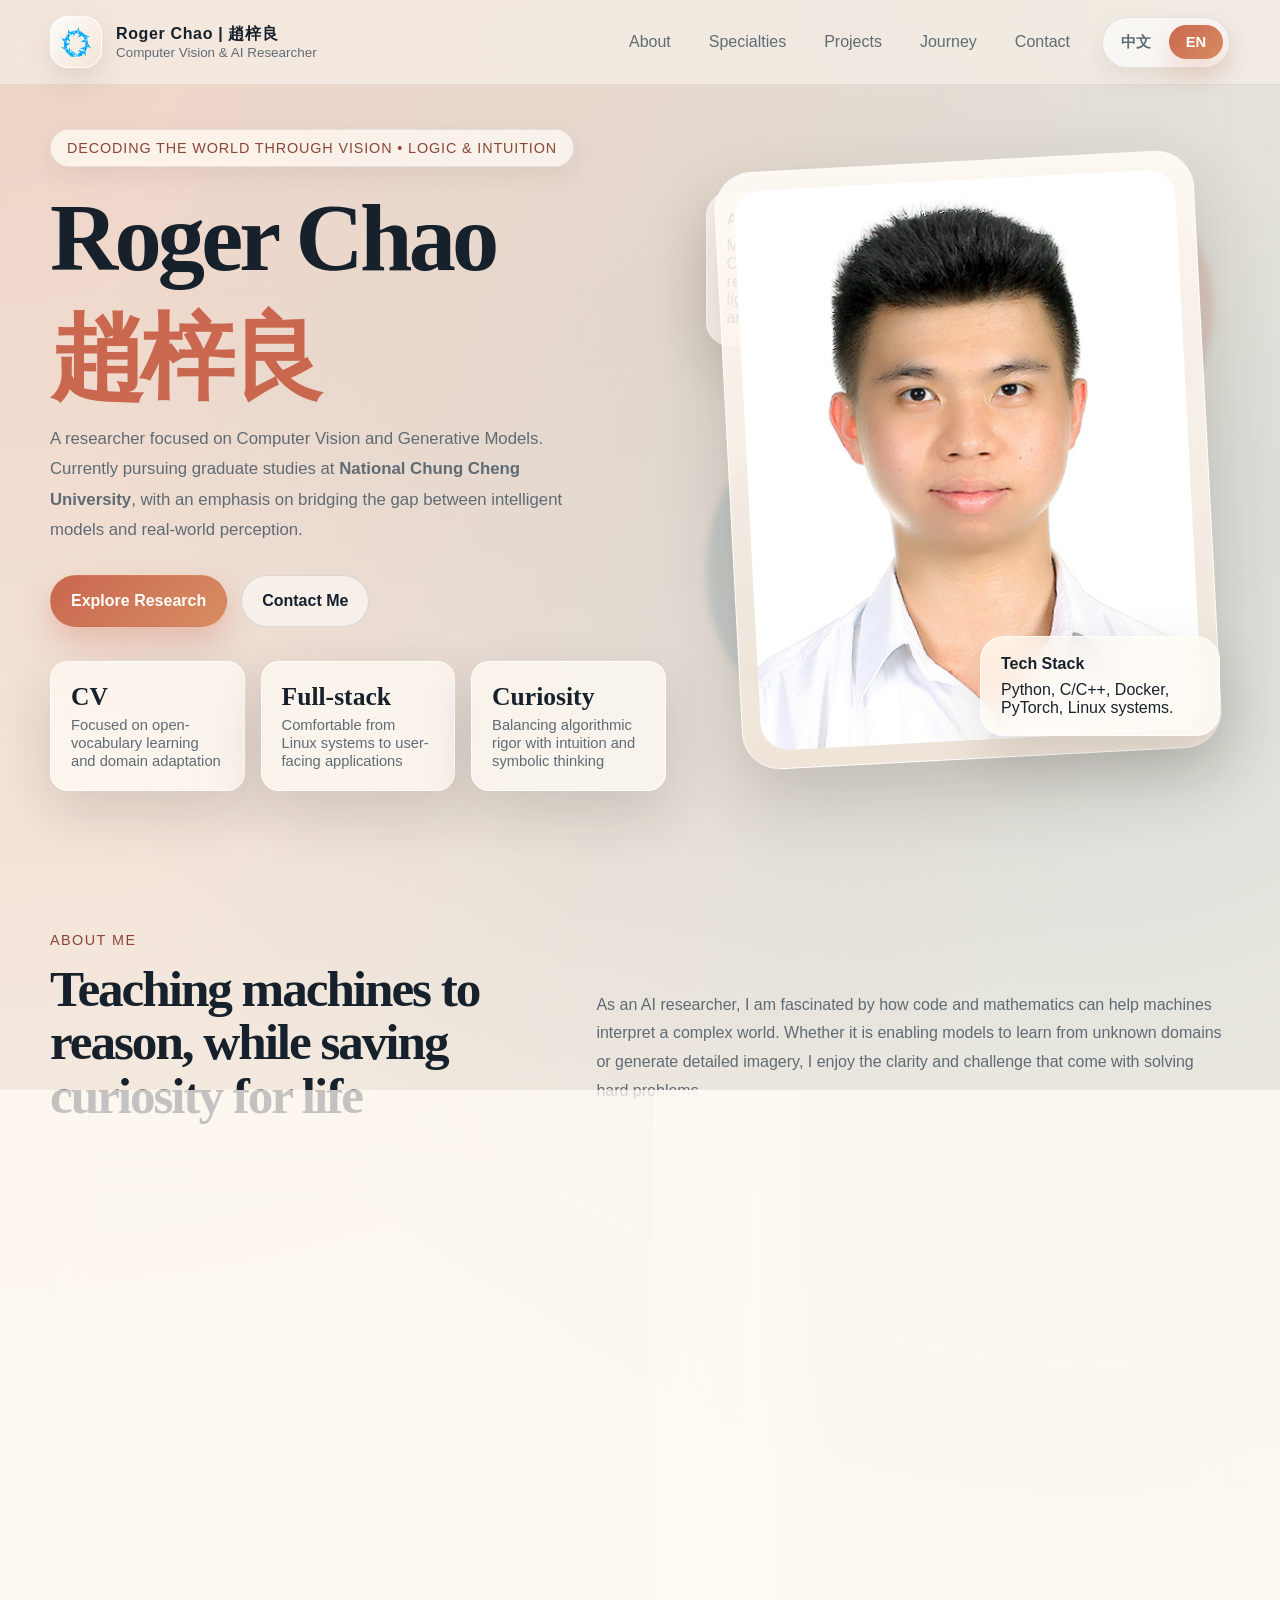
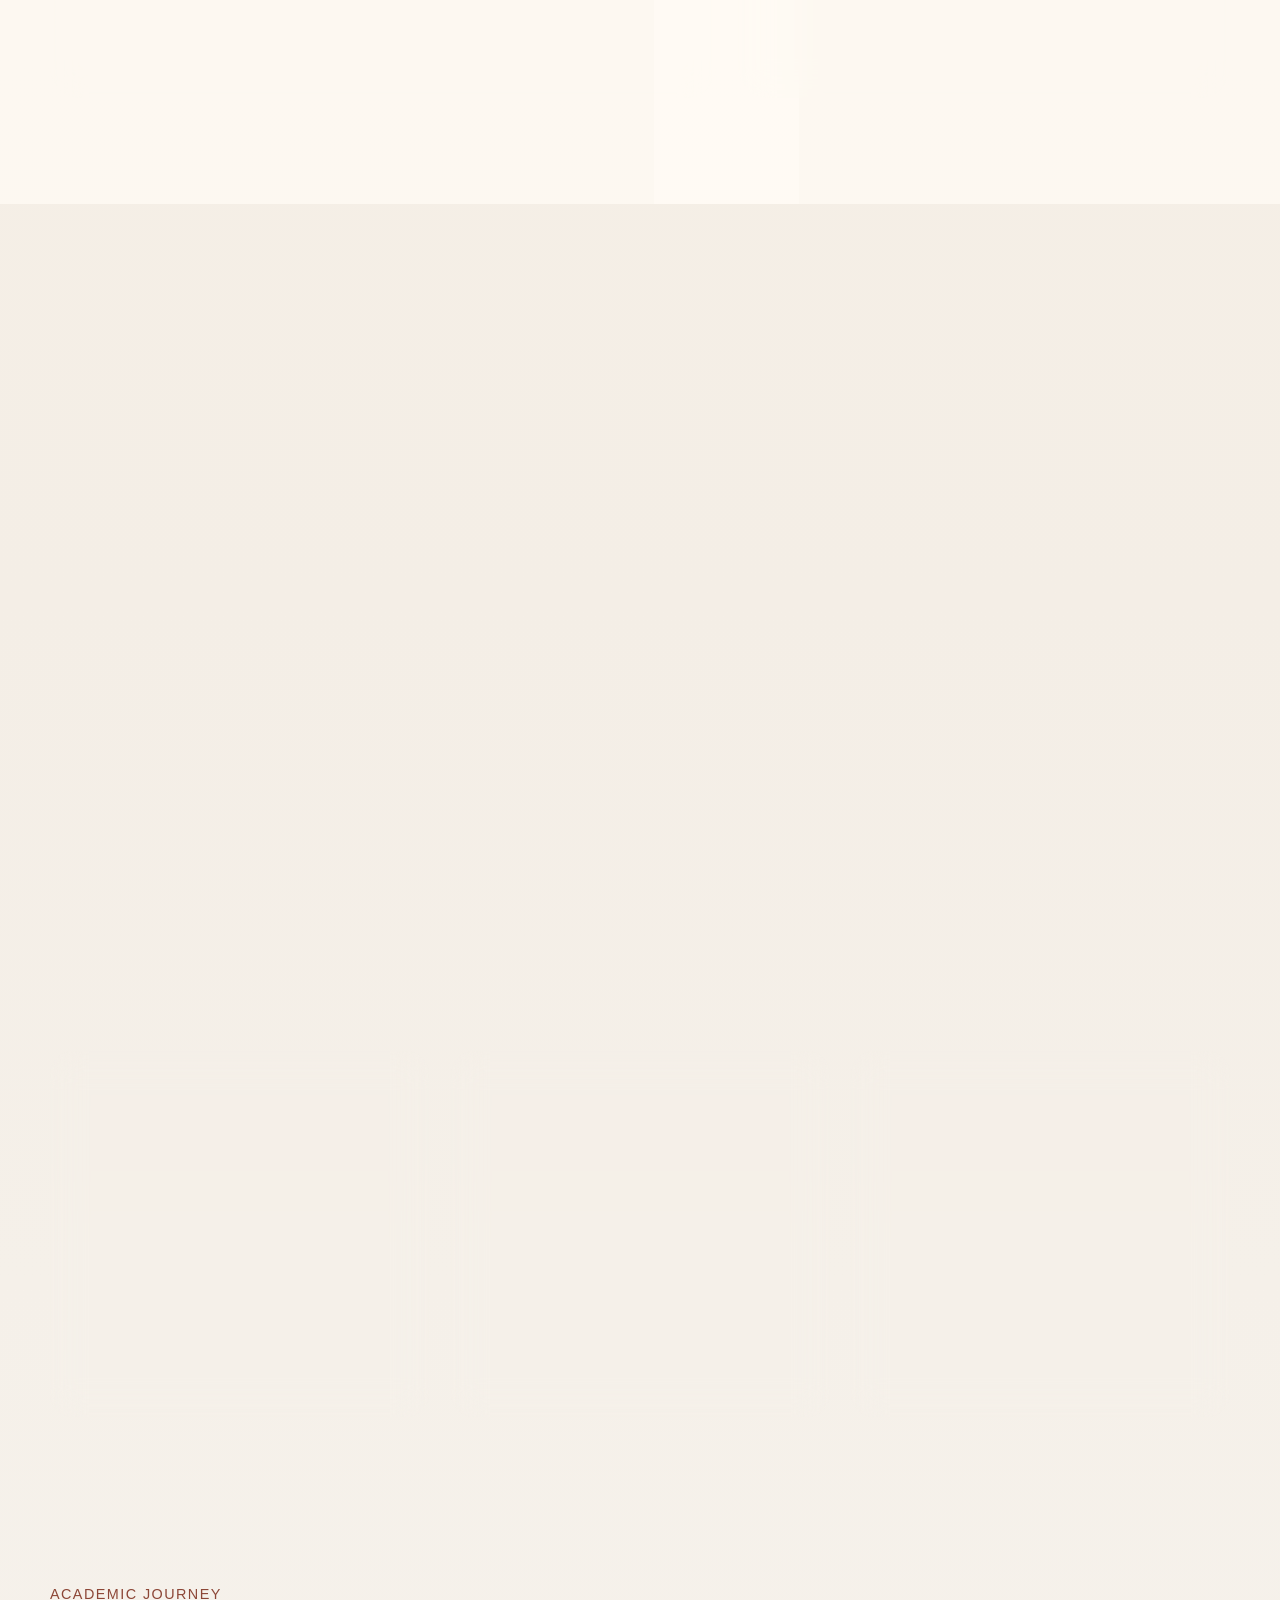
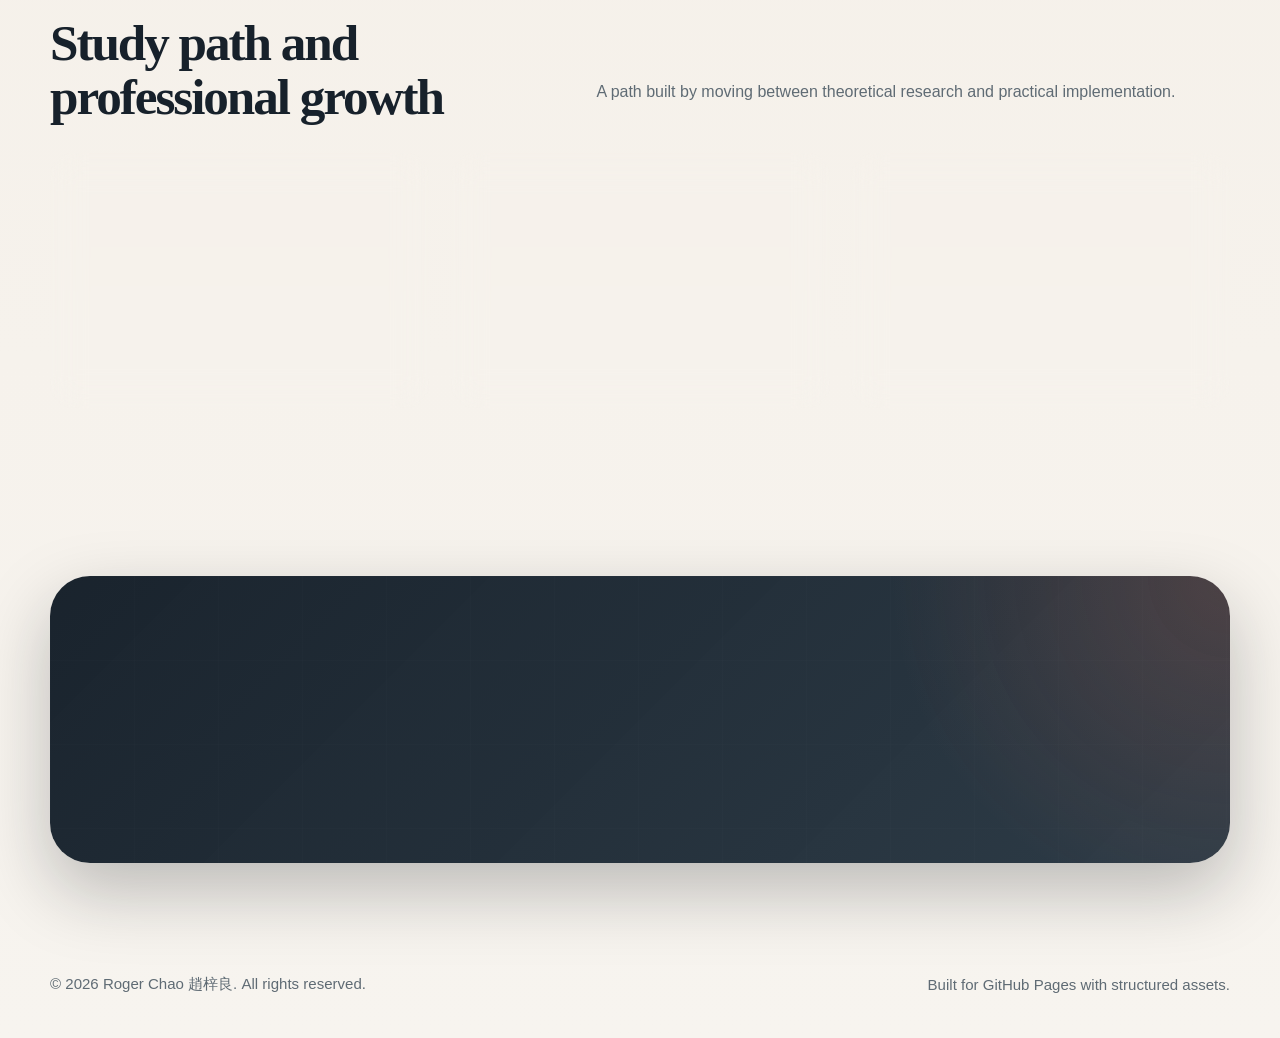
==== index-en.html @ 25fb644f "Web Upload" ====
<!DOCTYPE html>
<html lang="en">

<head>
    <meta charset="UTF-8">
    <meta name="viewport" content="width=device-width, initial-scale=1.0">
    <title>Roger Chao | Computer Vision Researcher</title>
    <link rel="shortcut icon" href="./assets/images/logo/20613.png">
    <meta name="description"
        content="Roger Chao's personal website showcasing expertise in computer vision, generative models, and full-stack development.">
    <link rel="stylesheet" href="assets/css/style.css">
</head>

<body>
    <header class="site-header">
        <div class="shell">
            <a class="brand" href="#top" aria-label="Roger Chao home page">
                <img class="brand-mark" src="assets/images/logo/20613.png" alt="Roger Chao logo">
                <div class="brand-copy">
                    <strong>Roger Chao | 趙梓良</strong>
                    <span>Computer Vision & AI Researcher</span>
                </div>
            </a>
            <div class="header-actions">
                <nav class="site-nav" aria-label="Primary navigation">
                    <a href="#about">About</a>
                    <a href="#services">Specialties</a>
                    <a href="#projects">Projects</a>
                    <a href="#journey">Journey</a>
                    <a href="#contact">Contact</a>
                </nav>
                <div class="language-switch" aria-label="Language switcher">
                    <a class="language-link" href="index.html" lang="zh-Hant">中文</a>
                    <a class="language-link" href="index-en.html" lang="en" aria-current="page">EN</a>
                </div>
            </div>
        </div>
    </header>

    <main id="top">
        <section class="hero">
            <div class="shell hero-grid">
                <div class="reveal is-visible">
                    <div class="eyebrow">Decoding the world through vision • logic & intuition</div>
                    <h1>Roger Chao</h1>
                    <h1><span>趙梓良</span></h1>
                    <p class="lede">
                        A researcher focused on Computer Vision and Generative Models.
                        Currently pursuing graduate studies at <b>National Chung Cheng University</b>,
                        with an emphasis on bridging the gap between intelligent models and real-world perception.
                    </p>
                    <div class="hero-actions">
                        <a class="button primary" href="#projects">Explore Research</a>
                        <a class="button secondary" href="#contact">Contact Me</a>
                    </div>
                    <div class="hero-stats">
                        <article class="stat-card">
                            <strong>CV</strong>
                            <span>Focused on open-vocabulary learning and domain adaptation</span>
                        </article>
                        <article class="stat-card">
                            <strong>Full-stack</strong>
                            <span>Comfortable from Linux systems to user-facing applications</span>
                        </article>
                        <article class="stat-card">
                            <strong>Curiosity</strong>
                            <span>Balancing algorithmic rigor with intuition and symbolic thinking</span>
                        </article>
                    </div>
                </div>

                <div class="visual-panel reveal">
                    <div class="floating-note top">
                        <strong>Academic Background</strong>
                        Master's student in Computer Science, with research interests in lightweight deep learning and
                        visual recognition.
                    </div>
                    <figure class="portrait-card">
                        <img src="assets/images/myself/80130241.jpg" alt="Portrait of Roger Chao">
                    </figure>
                    <div class="floating-note bottom">
                        <strong>Tech Stack</strong>
                        Python, C/C++, Docker, PyTorch, Linux systems.
                    </div>
                </div>
            </div>
        </section>

        <section id="about">
            <div class="shell">
                <div class="section-heading reveal">
                    <div>
                        <span class="section-kicker">About Me</span>
                        <h2>Teaching machines to reason, while saving curiosity for life</h2>
                    </div>
                    <p>
                        As an AI researcher, I am fascinated by how code and mathematics can help machines interpret a
                        complex world.
                        Whether it is enabling models to learn from unknown domains or generate detailed imagery,
                        I enjoy the clarity and challenge that come with solving hard problems.
                    </p>
                </div>

                <div class="about-grid">
                    <article class="panel copy-block reveal">
                        <p>
                            My research centers on <b>Open-vocabulary Object Detection</b> and <b>Diffusion Models</b>.
                            I care deeply about model efficiency under limited resources, and that mindset also shapes
                            how I build reliable environments with <b>Docker</b> and <b>Linux</b>.
                        </p>
                        <div class="quote">
                            "Observation is where understanding begins, and AI is one of the tools I use to extend that
                            observation."
                        </div>
                        <p>
                            Outside research, I enjoy the freedom of open-world games and the craftsmanship of
                            collectible figures.
                            My interest in tarot symbolism also gives me a different, more intuitive perspective when
                            reasoning about complex relationships in data.
                        </p>
                        <div class="skill-cloud" aria-label="Core keywords">
                            <span>Open-vocabulary Detection</span>
                            <span>Diffusion Models</span>
                            <span>Domain Adaptation</span>
                            <span>C/C++ & Python</span>
                            <span>Linux & Docker</span>
                            <span>Full-stack Dev</span>
                        </div>
                    </article>

                    <aside class="panel reveal">
                        <div class="mini-list">
                            <div>
                                <strong>Versatile Engineering Skills</strong>
                                Experienced with C/C++, Python, Java, and PHP/MySQL across research and application
                                development.
                            </div>
                            <div>
                                <strong>Computer Vision Focus</strong>
                                Specialized in detection, image generation, and model adaptation across domains.
                            </div>
                            <div>
                                <strong>Perspective Beyond Work</strong>
                                Collectibles, tarot, and immersive games all shape how I observe detail and build
                                meaning.
                            </div>
                        </div>
                    </aside>
                </div>
            </div>
        </section>

        <section id="services">
            <div class="shell">
                <div class="section-heading reveal">
                    <div>
                        <span class="section-kicker">Specialties</span>
                        <h2>Core technical and research strengths</h2>
                    </div>
                    <p>
                        With both academic depth and engineering practice, I can work across the full cycle from model
                        training to deployment.
                    </p>
                </div>

                <div class="services-grid">
                    <article class="service-card reveal">
                        <span class="card-label">01 / CV Research</span>
                        <h3>Advanced vision tasks</h3>
                        <p>
                            Strong background in open-vocabulary detection and domain adaptation, with practical
                            strategies for handling distribution shifts and unseen categories.
                        </p>
                    </article>
                    <article class="service-card reveal">
                        <span class="card-label">02 / Generative AI</span>
                        <h3>Diffusion model applications</h3>
                        <p>
                            Researching the mechanisms behind diffusion models and exploring their use in data
                            augmentation, restoration, and cross-domain generation.
                        </p>
                    </article>
                    <article class="service-card reveal">
                        <span class="card-label">03 / DevOps & Infra</span>
                        <h3>Containerized environments and deployment</h3>
                        <p>
                            Using Linux and Docker to streamline research workflows, while also building responsive
                            interfaces and efficient PHP/MySQL backends.
                        </p>
                    </article>
                </div>
            </div>
        </section>

        <section id="projects">
            <div class="shell">
                <div class="section-heading reveal">
                    <div>
                        <span class="section-kicker">Research Highlights</span>
                        <h2>Selected research and development projects</h2>
                    </div>
                    <p>
                        These highlights show how deep learning theory can be translated into practical systems, with
                        attention to efficiency, usability, and real-world constraints.
                    </p>
                </div>

                <div class="projects-grid">
                    <article class="project-card reveal">
                        <span class="card-label">Computer Vision</span>
                        <h3>Lightweight facial-state detection for elderly care</h3>
                        <p>
                            Built a real-time facial-state recognition system on top of lightweight deep learning
                            models, optimized for low-power embedded devices in home safety scenarios.
                        </p>
                        <div class="project-meta">
                            <span>Deep Learning</span>
                            <span>Edge Computing</span>
                            <span>Real-time</span>
                        </div>
                    </article>
                    <article class="project-card reveal">
                        <span class="card-label">Generative Model</span>
                        <h3>Domain adaptation with diffusion models</h3>
                        <p>
                            Applied diffusion-based image transformation and alignment methods to reduce distribution
                            gaps across domains and improve transfer performance.
                        </p>
                        <div class="project-meta">
                            <span>Diffusion</span>
                            <span>Domain Adaptation</span>
                            <span>PyTorch</span>
                        </div>
                    </article>
                    <article class="project-card reveal">
                        <span class="card-label">Full Stack</span>
                        <h3>High-performance data management platform</h3>
                        <p>
                            Developed a responsive management platform with PHP/MySQL and JavaScript, integrating
                            backend logic with a clear and practical UI.
                        </p>
                        <div class="project-meta">
                            <span>PHP/MySQL</span>
                            <span>HTML/CSS</span>
                            <span>Docker</span>
                        </div>
                    </article>
                </div>
            </div>
        </section>

        <section id="journey">
            <div class="shell">
                <div class="section-heading reveal">
                    <div>
                        <span class="section-kicker">Academic Journey</span>
                        <h2>Study path and professional growth</h2>
                    </div>
                    <p>
                        A path built by moving between theoretical research and practical implementation.
                    </p>
                </div>

                <div class="timeline-grid">
                    <article class="timeline-entry reveal">
                        <time>Currently</time>
                        <h3>M.S. in Computer Science, CCU</h3>
                        <p>
                            Focusing on computer vision and deep learning research, while also serving as a teaching
                            assistant for machine learning courses.
                        </p>
                    </article>
                    <article class="timeline-entry reveal">
                        <time>Phase 02</time>
                        <h3>Expanding technical range</h3>
                        <p>
                            Grew from C/C++ system development into Python-based AI research, and built a strong
                            foundation in Linux and Docker deployment workflows.
                        </p>
                    </article>
                    <article class="timeline-entry reveal">
                        <time>Phase 03</time>
                        <h3>Perspective beyond technology</h3>
                        <p>
                            Continued exploring tarot and collectible aesthetics outside the lab, sharpening observation
                            and cross-domain thinking.
                        </p>
                    </article>
                </div>
            </div>
        </section>

        <section id="contact">
            <div class="shell">
                <div class="contact-wrap">
                    <div class="section-heading reveal">
                        <div>
                            <span class="section-kicker">Contact</span>
                            <h2>Get in touch</h2>
                        </div>
                    </div>

                    <div class="contact-grid">
                        <article class="contact-card reveal">
                            <h3>Email</h3>
                            <a href="mailto:rogerchao92@gmail.com">rogerchao92@gmail.com</a>
                        </article>
                        <article class="contact-card reveal">
                            <h3>GitHub</h3>
                            <a href="https://github.com/Roger-chao" target="_blank" rel="noreferrer">Roger-chao</a>
                        </article>
                        <article class="contact-card reveal">
                            <h3>YouTube / Portfolio</h3>
                            <a href="https://www.youtube.com/@rogertempest4161" target="_blank" rel="noreferrer">Roger's
                                Channel</a>
                        </article>
                    </div>
                </div>
            </div>
        </section>
    </main>

    <footer>
        <div class="shell footer-bar">
            <span>© <span id="year"></span> Roger Chao 趙梓良. All rights reserved.</span>
            <span>Built for GitHub Pages with structured assets.</span>
        </div>
    </footer>

    <script src="assets/js/scroll-reveal.js"></script>
    <script src="assets/js/current-year.js"></script>
</body>

</html>
---- assets/css/style.css ----
:root {
  --bg: #f5efe6;
  --bg-soft: #fdf9f4;
  --surface: rgba(255, 251, 245, 0.74);
  --surface-strong: #fffaf2;
  --ink: #17212b;
  --muted: #5f6b74;
  --accent: #c9674f;
  --accent-deep: #8c4636;
  --accent-soft: rgba(201, 103, 79, 0.14);
  --line: rgba(23, 33, 43, 0.1);
  --shadow: 0 22px 55px rgba(38, 31, 24, 0.14);
  --radius-xl: 32px;
  --radius-lg: 24px;
  --radius-md: 18px;
  --content-width: 1180px;
}

* {
  box-sizing: border-box;
}

html {
  scroll-behavior: smooth;
}

body {
  margin: 0;
  font-family: "Avenir Next", "Noto Sans TC", "Segoe UI", sans-serif;
  color: var(--ink);
  background:
    radial-gradient(circle at top left, rgba(201, 103, 79, 0.22), transparent 32%),
    radial-gradient(circle at 85% 12%, rgba(44, 108, 134, 0.16), transparent 26%),
    linear-gradient(180deg, #f8f1e6 0%, #f4eee6 52%, #f7f4ef 100%);
  min-height: 100vh;
  overflow-x: hidden;
}

body::before {
  content: "";
  position: fixed;
  inset: 0;
  pointer-events: none;
  opacity: 0.18;
  background-image:
    linear-gradient(rgba(23, 33, 43, 0.05) 1px, transparent 1px),
    linear-gradient(90deg, rgba(23, 33, 43, 0.05) 1px, transparent 1px);
  background-size: 72px 72px;
  mask-image: linear-gradient(180deg, rgba(0, 0, 0, 0.8), transparent 88%);
}

img {
  max-width: 100%;
  display: block;
}

a {
  color: inherit;
  text-decoration: none;
}

button,
input,
textarea {
  font: inherit;
}

.shell {
  position: relative;
  width: min(var(--content-width), calc(100% - 32px));
  margin: 0 auto;
}

.site-header {
  position: sticky;
  top: 0;
  z-index: 20;
  backdrop-filter: blur(18px);
  background: rgba(245, 239, 230, 0.72);
  border-bottom: 1px solid rgba(23, 33, 43, 0.08);
}

.site-header .shell {
  display: flex;
  align-items: center;
  justify-content: space-between;
  gap: 24px;
  padding: 16px 0;
}

.header-actions {
  display: flex;
  align-items: center;
  gap: 18px;
  flex-wrap: wrap;
  justify-content: flex-end;
}

.brand {
  display: inline-flex;
  align-items: center;
  gap: 14px;
  min-width: 0;
}

.brand-mark {
  width: 52px;
  height: 52px;
  border-radius: 18px;
  padding: 10px;
  background: linear-gradient(135deg, rgba(255, 255, 255, 0.9), rgba(242, 228, 214, 0.95));
  box-shadow: 0 12px 28px rgba(78, 59, 40, 0.12);
  border: 1px solid rgba(255, 255, 255, 0.9);
}

.brand-copy {
  min-width: 0;
}

.brand-copy strong {
  display: block;
  font-size: 1rem;
  letter-spacing: 0.04em;
}

.brand-copy span {
  display: block;
  font-size: 0.84rem;
  color: var(--muted);
  white-space: nowrap;
}

.site-nav {
  display: flex;
  align-items: center;
  gap: 10px;
  flex-wrap: wrap;
  justify-content: flex-end;
}

.site-nav a {
  position: relative;
  padding: 10px 14px;
  border-radius: 999px;
  color: var(--muted);
  transition: color 180ms ease, background-color 180ms ease, transform 180ms ease;
}

.site-nav a:hover,
.site-nav a:focus-visible {
  color: var(--ink);
  background: rgba(255, 255, 255, 0.66);
  transform: translateY(-1px);
}

.language-switch {
  display: inline-flex;
  align-items: center;
  gap: 6px;
  padding: 6px;
  border-radius: 999px;
  border: 1px solid rgba(23, 33, 43, 0.1);
  background: rgba(255, 255, 255, 0.58);
  box-shadow: 0 10px 24px rgba(58, 43, 28, 0.08);
}

.language-link {
  min-width: 54px;
  padding: 9px 12px;
  border-radius: 999px;
  color: var(--muted);
  text-align: center;
  font-size: 0.92rem;
  font-weight: 600;
  transition: background-color 180ms ease, color 180ms ease, transform 180ms ease;
}

.language-link:hover,
.language-link:focus-visible {
  color: var(--ink);
  transform: translateY(-1px);
}

.language-link[aria-current="page"] {
  background: linear-gradient(135deg, var(--accent), #d88d62);
  color: #fffdf8;
  box-shadow: 0 12px 28px rgba(201, 103, 79, 0.24);
}

main {
  position: relative;
  z-index: 1;
}

section {
  padding: 84px 0;
}

.hero {
  padding: 44px 0 56px;
}

.hero-grid {
  display: grid;
  grid-template-columns: 1.08fr 0.92fr;
  gap: 40px;
  align-items: center;
}

.eyebrow {
  display: inline-flex;
  align-items: center;
  gap: 10px;
  padding: 10px 16px;
  background: rgba(255, 251, 245, 0.74);
  border: 1px solid rgba(23, 33, 43, 0.08);
  border-radius: 999px;
  color: var(--accent-deep);
  font-size: 0.9rem;
  letter-spacing: 0.06em;
  text-transform: uppercase;
  box-shadow: 0 8px 24px rgba(58, 43, 28, 0.08);
}

.hero h1,
.section-heading h2 {
  margin: 22px 0 16px;
  font-family: "Iowan Old Style", "Palatino Linotype", "Noto Serif TC", serif;
  font-weight: 700;
  line-height: 1.04;
  letter-spacing: -0.04em;
}

.hero h1 {
  font-size: clamp(3rem, 8vw, 5.9rem);
  max-width: 10ch;
}

.hero h1 span {
  color: var(--accent);
}

.lede,
.section-heading p,
.copy-block p,
.project-card p,
.service-card p,
.timeline-entry p,
.contact-card p,
.footer-note {
  color: var(--muted);
  line-height: 1.8;
}

.lede {
  max-width: 58ch;
  font-size: 1.05rem;
}

.hero-actions {
  display: flex;
  gap: 14px;
  flex-wrap: wrap;
  margin: 30px 0 34px;
}

.button {
  display: inline-flex;
  align-items: center;
  justify-content: center;
  gap: 10px;
  min-height: 52px;
  padding: 0 20px;
  border-radius: 999px;
  border: 1px solid transparent;
  font-weight: 600;
  transition: transform 180ms ease, box-shadow 180ms ease, background-color 180ms ease;
}

.button:hover,
.button:focus-visible {
  transform: translateY(-2px);
}

.button.primary {
  background: linear-gradient(135deg, var(--accent), #d88d62);
  color: #fffdf8;
  box-shadow: 0 14px 30px rgba(201, 103, 79, 0.3);
}

.button.secondary {
  border-color: rgba(23, 33, 43, 0.12);
  background: rgba(255, 255, 255, 0.55);
  color: var(--ink);
}

.hero-stats {
  display: grid;
  grid-template-columns: repeat(3, minmax(0, 1fr));
  gap: 16px;
}

.stat-card,
.floating-note,
.panel,
.project-card,
.service-card,
.timeline-entry,
.contact-card {
  background: var(--surface);
  border: 1px solid rgba(255, 255, 255, 0.72);
  backdrop-filter: blur(16px);
  box-shadow: var(--shadow);
}

.stat-card {
  padding: 20px;
  border-radius: var(--radius-md);
}

.stat-card strong {
  display: block;
  font-size: 1.6rem;
  margin-bottom: 4px;
  font-family: "Iowan Old Style", "Palatino Linotype", "Noto Serif TC", serif;
}

.stat-card span {
  color: var(--muted);
  font-size: 0.92rem;
}

.visual-panel {
  position: relative;
  min-height: 640px;
  display: grid;
  place-items: center;
  isolation: isolate;
}

.visual-panel::before,
.visual-panel::after {
  content: "";
  position: absolute;
  border-radius: 50%;
  filter: blur(3px);
  z-index: -1;
}

.visual-panel::before {
  width: 290px;
  height: 290px;
  top: 24px;
  right: 16px;
  background: rgba(201, 103, 79, 0.18);
}

.visual-panel::after {
  width: 360px;
  height: 360px;
  bottom: 30px;
  left: 0;
  background: rgba(44, 108, 134, 0.15);
}

.portrait-card {
  width: min(480px, 100%);
  padding: 18px;
  border-radius: 38px;
  background: linear-gradient(180deg, rgba(255, 251, 245, 0.9), rgba(241, 229, 216, 0.88));
  border: 1px solid rgba(255, 255, 255, 0.88);
  box-shadow: 0 30px 70px rgba(54, 42, 31, 0.18);
  transform: rotate(-3deg);
}

.portrait-card img {
  width: 100%;
  height: 560px;
  object-fit: cover;
  object-position: center top;
  border-radius: 28px;
}

.floating-note {
  position: absolute;
  border-radius: 24px;
  padding: 18px 20px;
  max-width: 240px;
}

.floating-note strong {
  display: block;
  margin-bottom: 8px;
  font-size: 1rem;
}

.floating-note.top {
  top: 52px;
  left: 0;
  animation: drift 5.5s ease-in-out infinite;
}

.floating-note.bottom {
  right: 10px;
  bottom: 44px;
  animation: drift 6.5s ease-in-out infinite reverse;
}

@keyframes drift {

  0%,
  100% {
    transform: translateY(0);
  }

  50% {
    transform: translateY(-10px);
  }
}

.section-heading {
  display: grid;
  grid-template-columns: 0.9fr 1.1fr;
  gap: 28px;
  align-items: end;
  margin-bottom: 30px;
}

.section-heading h2 {
  font-size: clamp(2.2rem, 4vw, 3.7rem);
  margin: 0;
}

.section-kicker {
  display: inline-block;
  margin-bottom: 14px;
  color: var(--accent-deep);
  font-size: 0.9rem;
  letter-spacing: 0.1em;
  text-transform: uppercase;
}

.about-grid,
.services-grid,
.projects-grid,
.timeline-grid,
.contact-grid {
  display: grid;
  gap: 22px;
}

.about-grid {
  grid-template-columns: 1.15fr 0.85fr;
}

.panel {
  border-radius: var(--radius-xl);
  padding: 28px;
}

.copy-block {
  display: grid;
  gap: 18px;
}

.quote {
  padding: 18px 20px;
  border-left: 4px solid var(--accent);
  background: rgba(201, 103, 79, 0.08);
  border-radius: 0 18px 18px 0;
  font-family: "Iowan Old Style", "Palatino Linotype", "Noto Serif TC", serif;
  font-size: 1.2rem;
  line-height: 1.6;
}

.skill-cloud {
  display: flex;
  gap: 12px;
  flex-wrap: wrap;
  margin-top: 10px;
}

.skill-cloud span {
  padding: 10px 14px;
  border-radius: 999px;
  background: rgba(255, 255, 255, 0.72);
  border: 1px solid rgba(23, 33, 43, 0.08);
  color: var(--ink);
  font-size: 0.94rem;
}

.mini-list {
  display: grid;
  gap: 14px;
  margin-top: 4px;
}

.mini-list div {
  padding: 16px 18px;
  border-radius: 18px;
  background: rgba(255, 255, 255, 0.55);
  border: 1px solid rgba(23, 33, 43, 0.06);
}

.mini-list strong {
  display: block;
  margin-bottom: 6px;
}

.services-grid,
.projects-grid {
  grid-template-columns: repeat(3, minmax(0, 1fr));
}

.service-card,
.project-card {
  padding: 26px;
  border-radius: var(--radius-lg);
  position: relative;
  overflow: hidden;
}

.service-card::before,
.project-card::before {
  content: "";
  position: absolute;
  inset: auto -20% -60% auto;
  width: 180px;
  height: 180px;
  border-radius: 50%;
  background: rgba(201, 103, 79, 0.1);
  filter: blur(2px);
}

.card-label {
  display: inline-block;
  margin-bottom: 14px;
  color: var(--accent-deep);
  font-size: 0.84rem;
  letter-spacing: 0.08em;
  text-transform: uppercase;
}

.service-card h3,
.project-card h3,
.timeline-entry h3,
.contact-card h3 {
  margin: 0 0 12px;
  font-size: 1.34rem;
}

.project-meta {
  display: flex;
  gap: 10px;
  flex-wrap: wrap;
  margin-top: 22px;
}

.project-meta span {
  padding: 8px 12px;
  border-radius: 999px;
  background: rgba(255, 255, 255, 0.68);
  border: 1px solid rgba(23, 33, 43, 0.08);
  font-size: 0.88rem;
  color: var(--muted);
}

.timeline-grid {
  grid-template-columns: repeat(3, minmax(0, 1fr));
}

.timeline-entry {
  padding: 24px;
  border-radius: var(--radius-lg);
}

.timeline-entry time {
  display: inline-block;
  margin-bottom: 16px;
  color: var(--accent-deep);
  font-size: 0.88rem;
  letter-spacing: 0.08em;
  text-transform: uppercase;
}

.contact-wrap {
  position: relative;
  overflow: hidden;
  border-radius: 40px;
  padding: 34px;
  background:
    radial-gradient(circle at top right, rgba(201, 103, 79, 0.22), transparent 28%),
    linear-gradient(135deg, rgba(21, 31, 41, 0.98), rgba(37, 52, 64, 0.96));
  color: #f7f0e6;
  box-shadow: 0 28px 70px rgba(20, 22, 27, 0.26);
}

.contact-wrap::before {
  content: "";
  position: absolute;
  inset: 0;
  background:
    linear-gradient(rgba(255, 255, 255, 0.06) 1px, transparent 1px),
    linear-gradient(90deg, rgba(255, 255, 255, 0.06) 1px, transparent 1px);
  background-size: 84px 84px;
  opacity: 0.2;
  pointer-events: none;
}

.contact-wrap .section-heading p,
.contact-wrap .footer-note,
.contact-card p {
  color: rgba(247, 240, 230, 0.75);
}

.contact-grid {
  grid-template-columns: repeat(3, minmax(0, 1fr));
}

.contact-card {
  position: relative;
  border-radius: var(--radius-lg);
  padding: 24px;
  background: rgba(255, 255, 255, 0.08);
  border: 1px solid rgba(255, 255, 255, 0.12);
  box-shadow: none;
}

.contact-card a {
  color: #fff7ef;
  font-weight: 600;
}

footer {
  padding: 28px 0 44px;
}

.footer-bar {
  display: flex;
  justify-content: space-between;
  gap: 18px;
  align-items: center;
  color: var(--muted);
  font-size: 0.94rem;
}

.reveal {
  opacity: 0;
  transform: translateY(26px);
  transition: opacity 650ms ease, transform 650ms ease;
}

.reveal.is-visible {
  opacity: 1;
  transform: translateY(0);
}

@media (max-width: 1080px) {

  .hero-grid,
  .section-heading,
  .about-grid,
  .services-grid,
  .projects-grid,
  .timeline-grid,
  .contact-grid {
    grid-template-columns: 1fr;
  }

  .visual-panel {
    min-height: unset;
    padding-top: 18px;
  }

  .portrait-card {
    transform: none;
  }

  .floating-note.top {
    left: 18px;
  }

  .floating-note.bottom {
    right: 18px;
  }
}

@media (max-width: 760px) {
  .site-header .shell {
    align-items: flex-start;
    flex-direction: column;
  }

  .header-actions {
    width: 100%;
    justify-content: space-between;
  }

  .site-nav {
    width: 100%;
    justify-content: flex-start;
  }

  section {
    padding: 68px 0;
  }

  .hero {
    padding-top: 24px;
  }

  .hero-stats {
    grid-template-columns: 1fr;
  }

  .portrait-card img {
    height: 420px;
  }

  .floating-note {
    position: static;
    max-width: none;
    margin-top: 16px;
  }

  .contact-wrap {
    padding: 26px;
  }

  .footer-bar {
    flex-direction: column;
    align-items: flex-start;
  }
}
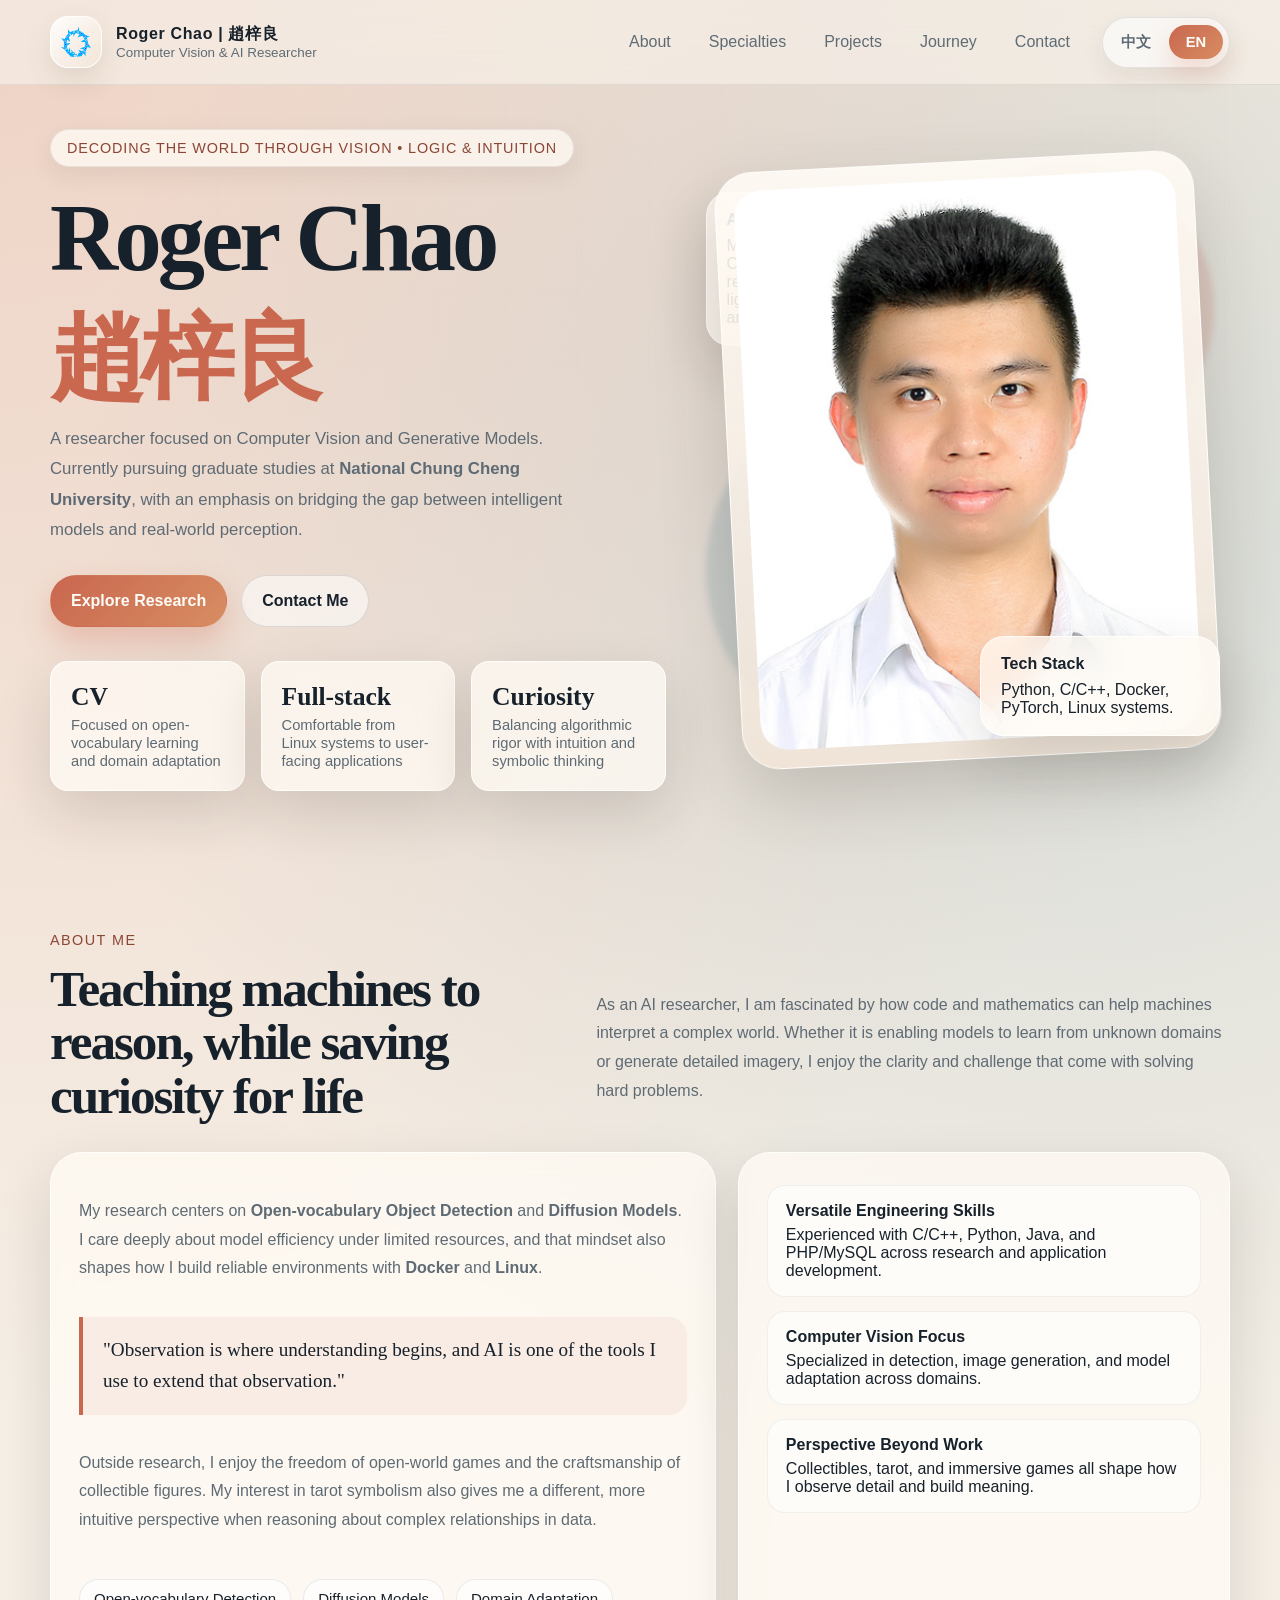
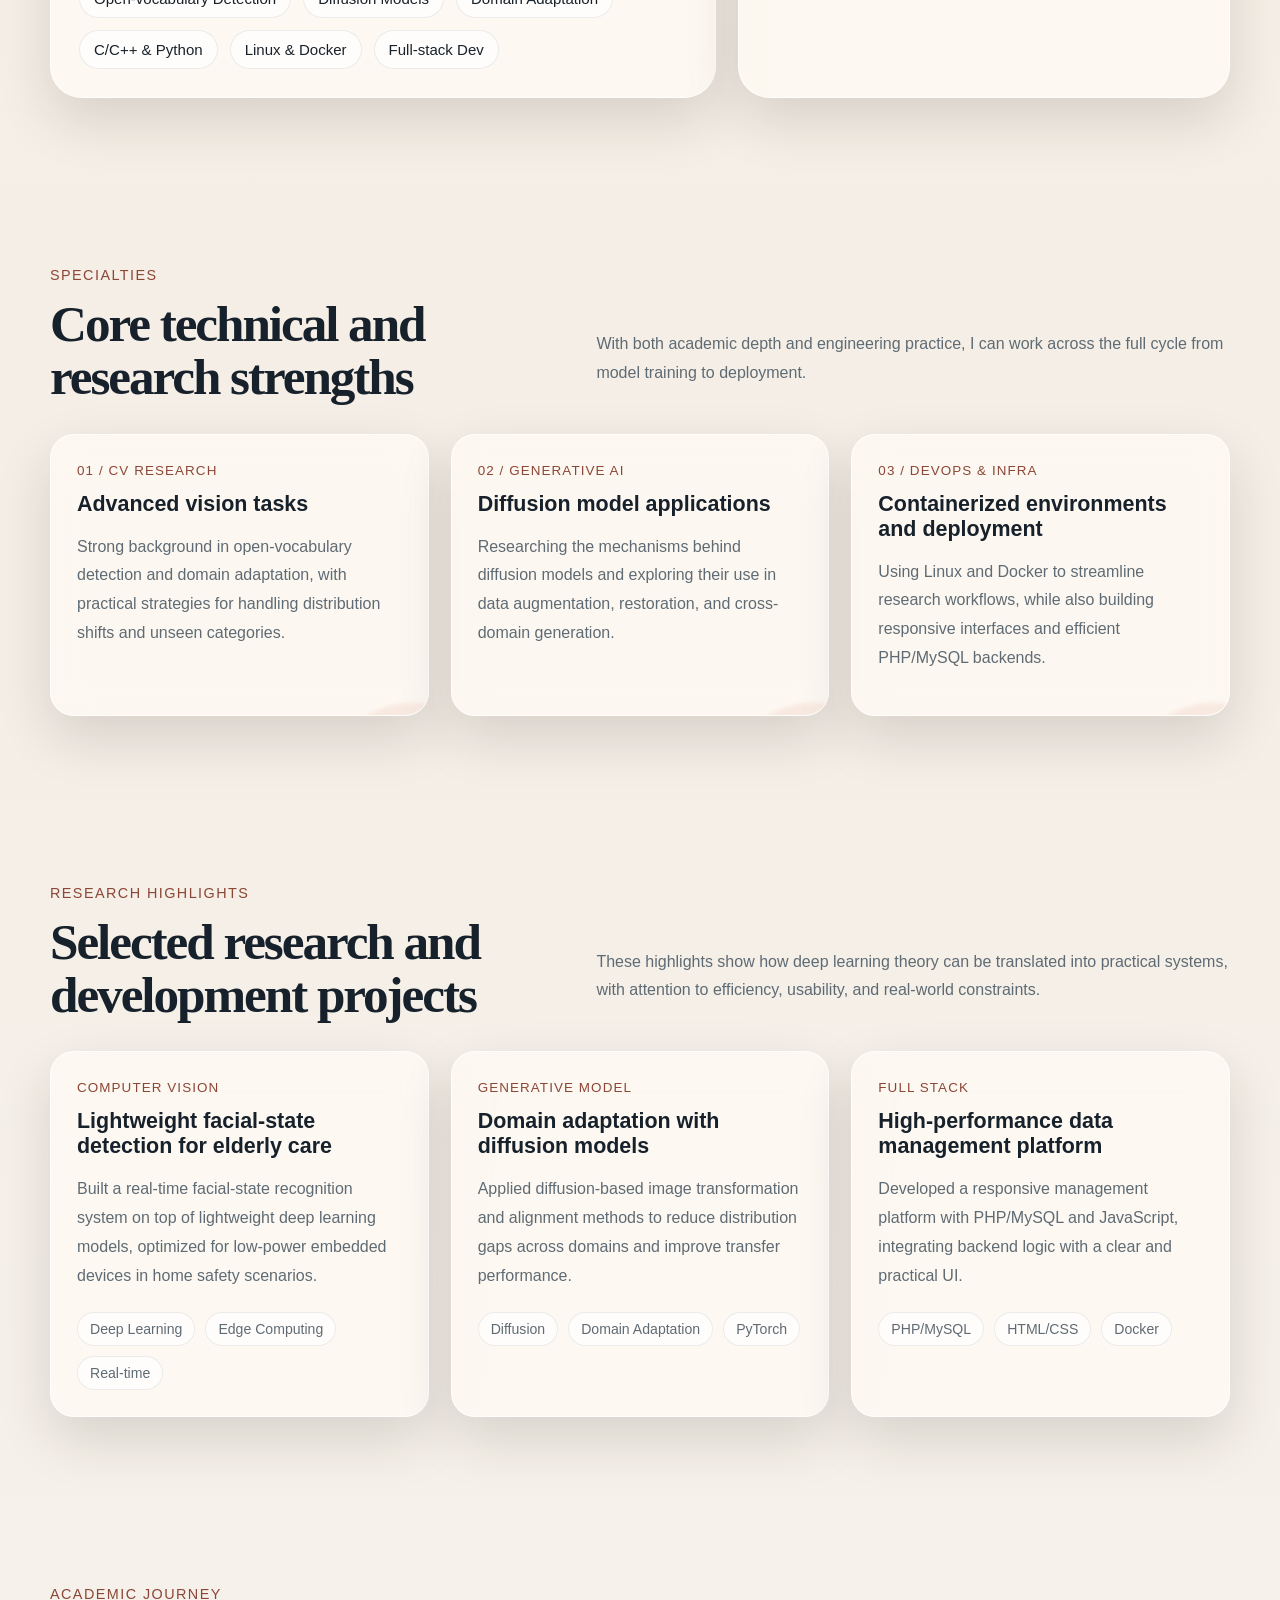
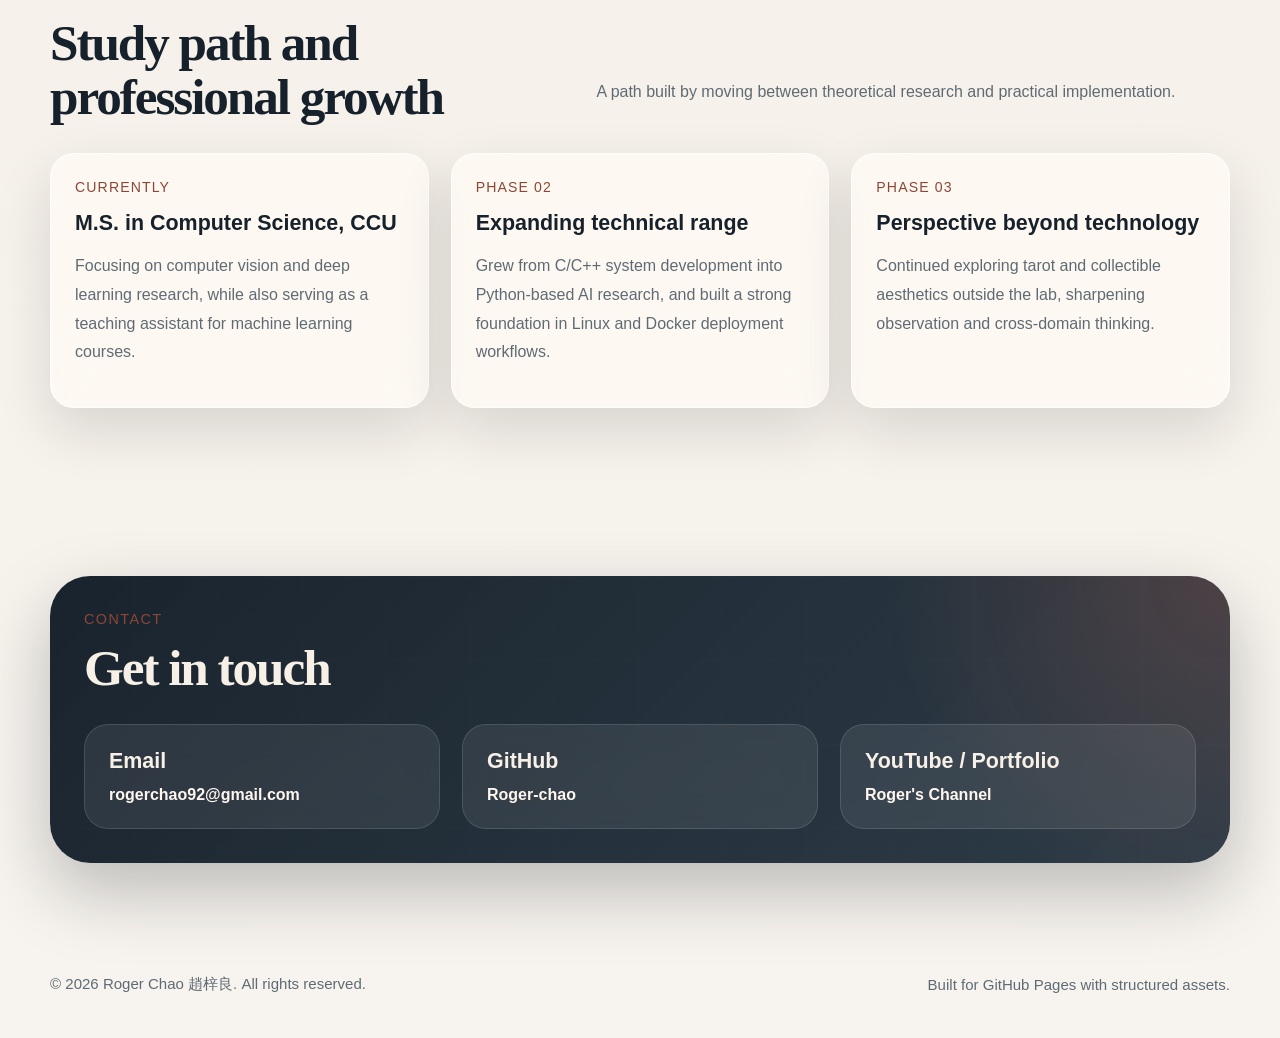
==== commit 2020b435: "Web Upload" ====
--- a/index-en.html
+++ b/index-en.html
@@ -8,14 +8,14 @@
     <link rel="shortcut icon" href="./assets/images/logo/20613.png">
     <meta name="description"
         content="Roger Chao's personal website showcasing expertise in computer vision, generative models, and full-stack development.">
-    <link rel="stylesheet" href="assets/css/style.css">
+    <link rel="stylesheet" href="./assets/css/style.css">
 </head>
 
 <body>
     <header class="site-header">
         <div class="shell">
             <a class="brand" href="#top" aria-label="Roger Chao home page">
-                <img class="brand-mark" src="assets/images/logo/20613.png" alt="Roger Chao logo">
+                <img class="brand-mark" src="./assets/images/logo/20613.png" alt="Roger Chao logo">
                 <div class="brand-copy">
                     <strong>Roger Chao | 趙梓良</strong>
                     <span>Computer Vision & AI Researcher</span>
